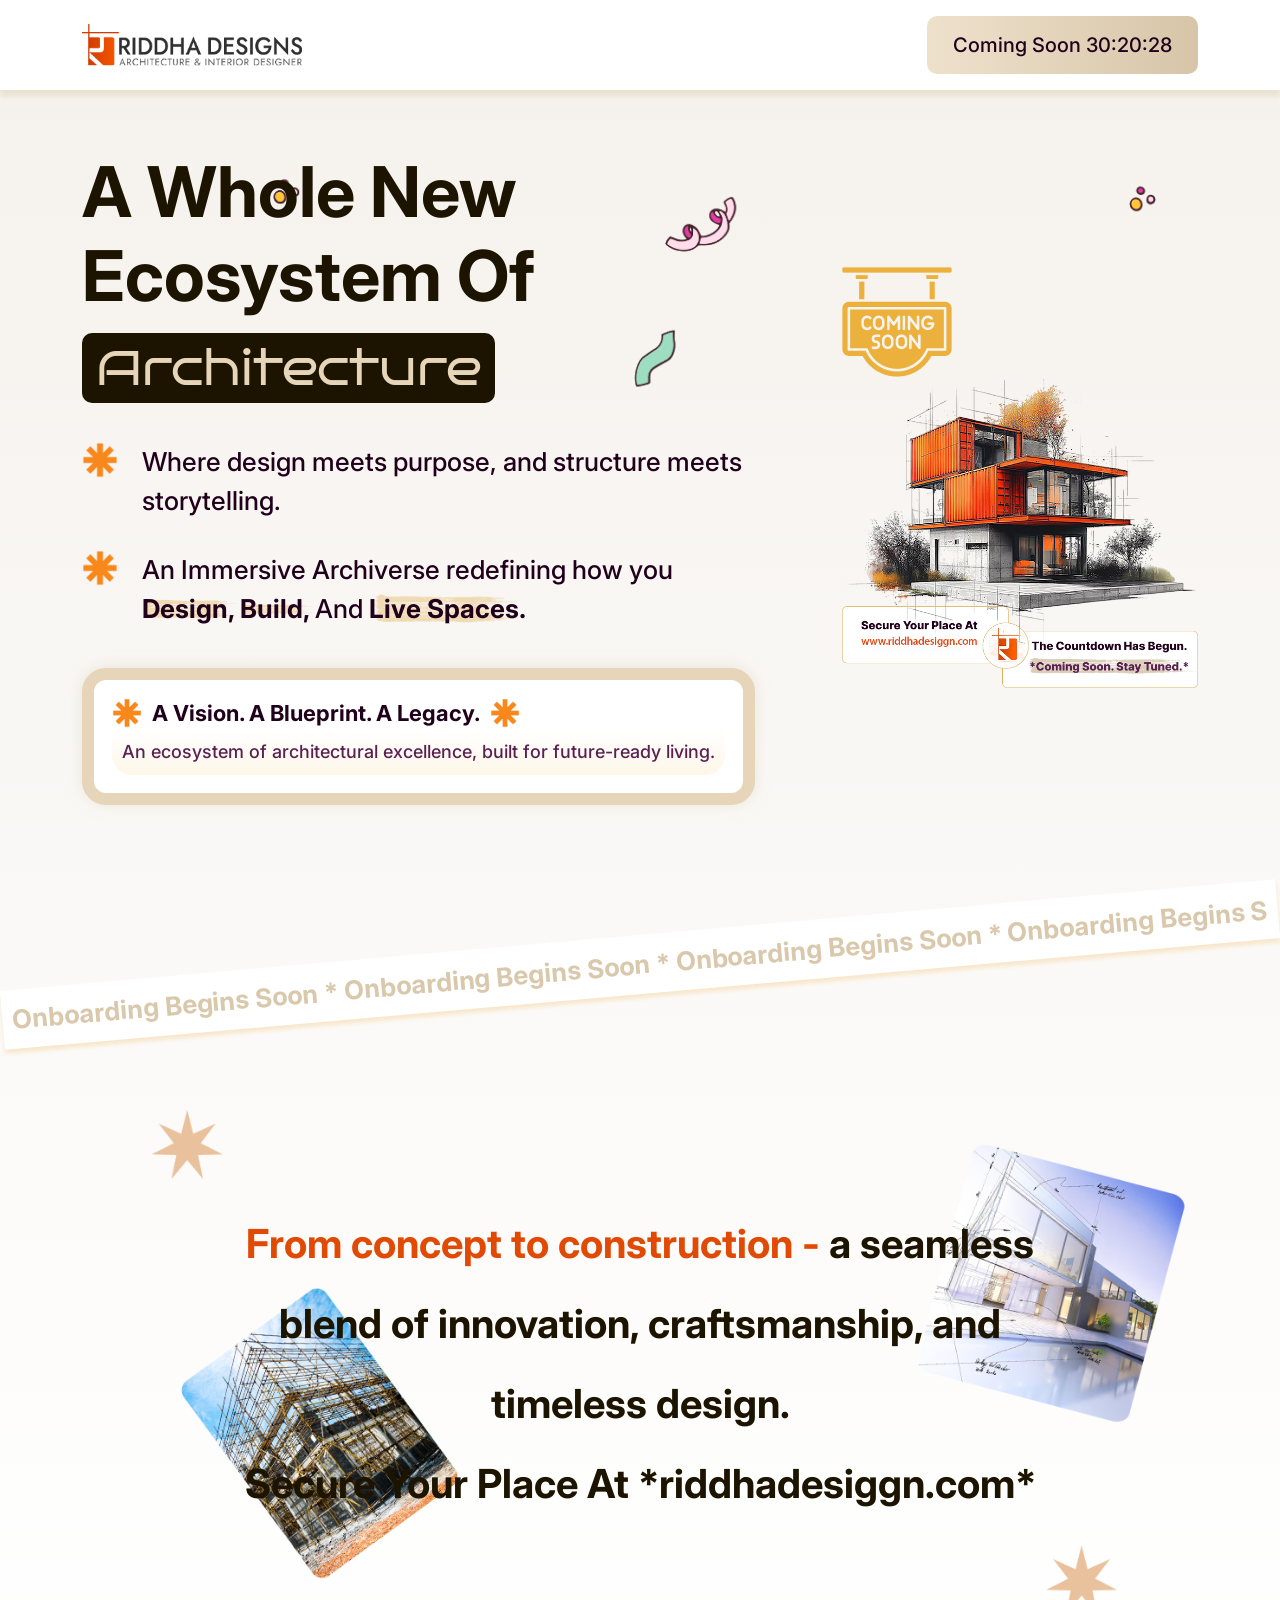
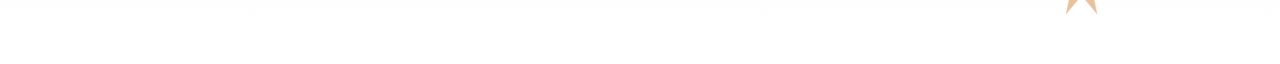
==== index.html @ 7b588c22 "Add files via upload" ====
<!DOCTYPE html>
<html lang="en">

<head>
  <meta charset="UTF-8">
  <meta name="viewport" content="width=device-width, initial-scale=1.0">
  <title>riddha desiggn - modern architecture coming soon</title>
  <meta name="description"
    content="Discover Riddha Desiggn, a cutting-edge architecture ecosystem where design meets purpose. Explore our immersive archiverse, redefining how you design, build, and live spaces.">
  <meta name="keywords"
    content="Riddha Desiggn, architecture ecosystem, immersive archiverse, modern architecture, design innovation, building design, living spaces, architectural excellence">
  <link rel="icon" href="assets/images/fav.png" type="image/png">
  <link rel="stylesheet" href="assets/css/bootstrap.min.css">
  <link rel="stylesheet" href="assets/css/owl.carousel.min.css">
  <link rel="stylesheet" href="assets/css/owl.theme.default.min.css">
  <link rel="stylesheet" href="assets/css/style.css">
  <link
    href="https://fonts.googleapis.com/css2?family=Bruno+Ace&family=Inter:ital,opsz,wght@0,14..32,100..900;1,14..32,100..900&display=swap"
    rel="stylesheet">
</head>

<body>
  <header class="header">
    <nav class="navbar navbar-light bg-white">
      <div class="container">
        <span class="navbar-brand mb-0 d-block">
          <img src="assets/images/logo.png" alt="#" class="img-fluid">
        </span>
        <div class="countdown-number">
          Coming Soon <span id="CountDown">30:20:30</span>
        </div>
      </div>
    </nav>
  </header>

  <section class="first-section">
    <div class="container">
      <div class="row align-items-center justify-content-between">
        <div class="col-md-8">
          <h1 class="heading">A Whole New <br> Ecosystem Of <span>Architecture</span></h1>
          <ul class="main-listing">
            <li>Where design meets purpose, and structure meets storytelling.</li>
            <li>An Immersive Archiverse redefining how you <span class="listing-span-1"> Design, </span><span
                class="listing-span-2"> Build, </span> And <span class="listing-span-3">Live Spaces.</span></li>
          </ul>
          <div class="main-hero-card">
            <h2>A Vision. A Blueprint. A Legacy. </h2>
            <p>An ecosystem of architectural excellence, built for future-ready living.</p>
          </div>
        </div>
        <div class="col-md-4">
          <div class="hero-right">
            <span class="coming-soon-badge">
              <img src="assets/images/coming-soon-badge.png" alt="#" class="img-fluid">
            </span>
            <img src="assets/images/image 1.png" alt="#" class="img-fluid">
          </div>
        </div>
      </div>
    </div>
  </section>

  <section>
    <div class="unlimited-slide-text">
      <div class="slide-text-animation">
        <div class="animated-text-sapn1">
          <span> Onboarding Begins Soon * </span> <span> Onboarding Begins Soon * </span> <span> Onboarding Begins Soon
            *
          </span> <span> Onboarding Begins Soon * </span> <span> Onboarding Begins Soon * </span> <span> Onboarding
            Begins
            Soon * </span> <span> Onboarding Begins Soon * </span>
        </div>
        <div class="animated-text-sapn2">
          <span> Onboarding Begins Soon * </span> <span> Onboarding Begins Soon * </span> <span> Onboarding Begins Soon
            *
          </span> <span> Onboarding Begins Soon * </span> <span> Onboarding Begins Soon * </span> <span> Onboarding
            Begins
            Soon * </span> <span> Onboarding Begins Soon * </span>
        </div>
      </div>
    </div>
  </section>

  <section>
    <div class="bottom-section">
      <div class="container">
        <h2 class="secondary-heading text-center"><span>From concept to construction - </span> a seamless blend of innovation, craftsmanship, and timeless design. <br> Secure Your Place At
*riddhadesiggn.com*
        </h2>
      </div>
    </div>
  </section>


  <!-- jquery link -->
  <script src="https://code.jquery.com/jquery-3.5.1.min.js"></script>
  <script src="assets/js/bootstrap.bundle.min.js"></script>
  <script src="assets/js/owl.carousel.js"></script>
  <script src="assets/js/script.js"></script>
  <script>
    function parseTimeString(timeStr) {
      const parts = timeStr.split(":").map(Number);
      return parts[0] * 3600 + parts[1] * 60 + parts[2];
    }
    function formatTime(seconds) {
      const h = String(Math.floor(seconds / 3600)).padStart(2, '0');
      const m = String(Math.floor((seconds % 3600) / 60)).padStart(2, '0');
      const s = String(seconds % 60).padStart(2, '0');
      return `${h}:${m}:${s}`;
    }
    const countdownElement = document.getElementById("CountDown");
    let totalSeconds = parseTimeString(countdownElement.textContent);
    const timer = setInterval(() => {
      if (totalSeconds <= 0) {
        clearInterval(timer);
        countdownElement.textContent = "00:00:00";
        return;
      }
      totalSeconds--;
      countdownElement.textContent = formatTime(totalSeconds);
    }, 1000);
  </script>

</body>

</html>
---- assets/css/style.css ----
body {
    background: linear-gradient(180deg, #F5F1EC 0%, #FFFFFF 100%);
    font-family: "Inter", sans-serif;
    overflow-x: hidden;
    box-sizing: border-box;
}

.header .navbar {
    padding: 16px 0;
    box-shadow: 0px 6px 5px 0px #BFB47E40;
}

.header .navbar .navbar-brand {
    max-width: 220px;
}

.countdown-number {
    font-size: 20px;
    font-weight: 500;
    color: #20001B;
    background: linear-gradient(90deg, #EEE1CC 0%, #D7C5A8 100%);
    padding: 14px 26px;
    border-radius: 10px;
}

.first-section {
    background-image: url(../images/bg-icons.png);
    background-position: center;
    background-size: cover;
    background-repeat: no-repeat;
    position: relative;
    padding: 60px 0;
}

.bottom-section {
    background-image: url(../images/bg-2.png);
    background-position: center;
    background-size: cover;
    background-repeat: no-repeat;
    padding: 140px 0;
}

.heading span {
    font-family: "Bruno Ace", sans-serif;
}

.secondary-heading {
    font-weight: 700;
    font-size: 40px;
    line-height: 200%;
    max-width: 800px;
    margin: 0 auto;
    color: #1D1400;
}

.secondary-heading span {
    color: #e14a04;
}

.unlimited-slide-text {
    width: 100%;
    overflow: hidden;
    max-width: 100%;
    transform: rotate(-5deg);
    padding: 10px;
    box-shadow: 0px 4px 4px 0px #F8E6CA;
    margin: 70px 0;
    background-color: #fff;
}

.unlimited-slide-text .slide-text-animation {
    overflow-x: auto;
    display: flex;
    align-items: center;
    gap: 10px;
    text-wrap: nowrap;
    scrollbar-width: none;
    color: #D9C8AC;
    font-size: 26px;
    font-weight: 700;
}

.animated-text-sapn1 {
    animation: slideText 15s linear infinite;
}

.animated-text-sapn2 {
    animation: slideText 15s linear infinite;
    animation-delay: -15s;
}


@keyframes slideText {
    0% {
        transform: translateX(0%);
    }

    100% {
        transform: translateX(-100%);
    }
}

.heading {
    color: #1D1400;
    font-size: 70px;
    font-weight: 700;
    margin-bottom: 40px;
}

.heading span {
    color: #E6D5B8;
    background: #1D1400;
    border-radius: 10px;
    font-size: 48px;
    font-weight: 400;
    padding: 6px 14px;
}

.main-hero-card {
    box-shadow: 0px -1px 14px 0px #E0D6C48F;
    background: #FFFFFF;
    border: 12px solid #E6D5B8;
    border-radius: 24px;
    width: fit-content;
    padding: 18px;
    text-align: center;
}

.main-hero-card h2 {
    font-size: 22px;
    font-weight: 700;
    color: #20001B;
    margin-bottom: 0;
    position: relative;
    display: flex;
    align-items: center;
    gap: 10px;
}

.main-hero-card h2::before,
.main-hero-card h2::after {
    position: relative;
    content: "";
    display: inline-block;
    width: 30px;
    height: 30px;
    background-image: url(../images/list\ icon.png);
    background-size: contain;
    background-position: center;
    background-repeat: no-repeat;
}

.main-hero-card p {
    font-size: 18px;
    font-weight: 500;
    color: #592051;
    background: linear-gradient(180deg, #FFFFFF 0%, #FEF7E9 100%);
    border-radius: 0 0 20px 20px;
    margin: 0;
    padding: 10px;
}

.main-listing {
    list-style: none;
    padding: 0;
    margin-bottom: 40px;
    display: flex;
    flex-direction: column;
    gap: 30px;
}

.main-listing li {
    position: relative;
    color: #20001B;
    font-size: 26px;
    font-weight: 500;
    padding-left: 60px;
}

.main-listing li::before {
    position: absolute;
    left: 0;
    top: 0;
    content: "";
    width: 36px;
    height: 36px;
    background: url(../images/list\ icon.png) no-repeat center;
    background-size: contain;
    background-position: center;
    background-repeat: no-repeat;
}

.main-listing li span {
    font-weight: 700;
    text-wrap: nowrap;
    background-position: center;
    background-size: contain;
    background-repeat: no-repeat;
}

.main-listing li .listing-span-1 {
    background-image: url(../images/Frame\ 1.png);
}

.main-listing li .listing-span-2 {
    background-image: url(../images/Frame\ 2.png);
}

.main-listing li .listing-span-3 {
    background-image: url(../images/Frame\ 3.png);
}

.coming-soon-badge {
    display: inline-block;
    animation: pulseFloat 2s infinite ease-in-out;
}

@keyframes pulseFloat {
    0% {
        transform: scale(1) translateY(0);
        opacity: 1;
    }

    50% {
        transform: scale(1.05) translateY(-5px);
        opacity: 0.9;
    }

    100% {
        transform: scale(1) translateY(0);
        opacity: 1;
    }
}

@media (max-width: 1200px) {
    .heading {
        font-size: 56px;
    }
}


@media (max-width: 992px) {
    .heading {
        font-size: 48px;
        text-align: center;
    }

    .heading span {
        font-size: 32px;
        display: inline-block;
        margin-top: 10px;
    }

    .secondary-heading {
        font-size: 32px;
        line-height: 150%;
        padding: 0 15px;
        text-align: center;
    }

    .main-listing li {
        font-size: 20px;
        padding-left: 50px;
    }

    .main-hero-card {
        margin: 20px auto;
        width: 100%;
    }

    .main-hero-card h2 {
        font-size: 18px;
        text-align: center;
        flex-direction: column;
    }

    .main-hero-card h2::before,
    .main-hero-card h2::after {
        width: 24px;
        height: 24px;
    }

    .main-hero-card p {
        font-size: 16px;
        text-align: center;
    }

    .hero-right {
        text-align: center;
        margin-top: 30px;
    }

    .countdown-number {
        font-size: 16px;
        padding: 10px 20px;
        margin-top: 10px;
    }

    .unlimited-slide-text {
        margin: 40px 0;
    }

    .unlimited-slide-text .slide-text-animation {
        font-size: 18px;
    }
}

@media (max-width: 576px) {
    .heading {
        font-size: 36px;
    }

    .heading span {
        font-size: 24px;
    }

    .main-listing li {
        font-size: 18px;
        padding-left: 40px;
    }

    .main-listing li::before {
        width: 24px;
        height: 24px;
    }

    .slide-text-animation {
        font-size: 20px;
    }

    .navbar .container {
        flex-direction: column;
        align-items: center;
        justify-content: center;
    }

    .bottom-section {
        padding: 40px 0;
    }

    .unlimited-slide-text {
        margin: 0 0 20px;
    }

    .unlimited-slide-text .slide-text-animation {
        font-size: 14px;
    }

    .secondary-heading {
        font-size: 20px;
    }
}
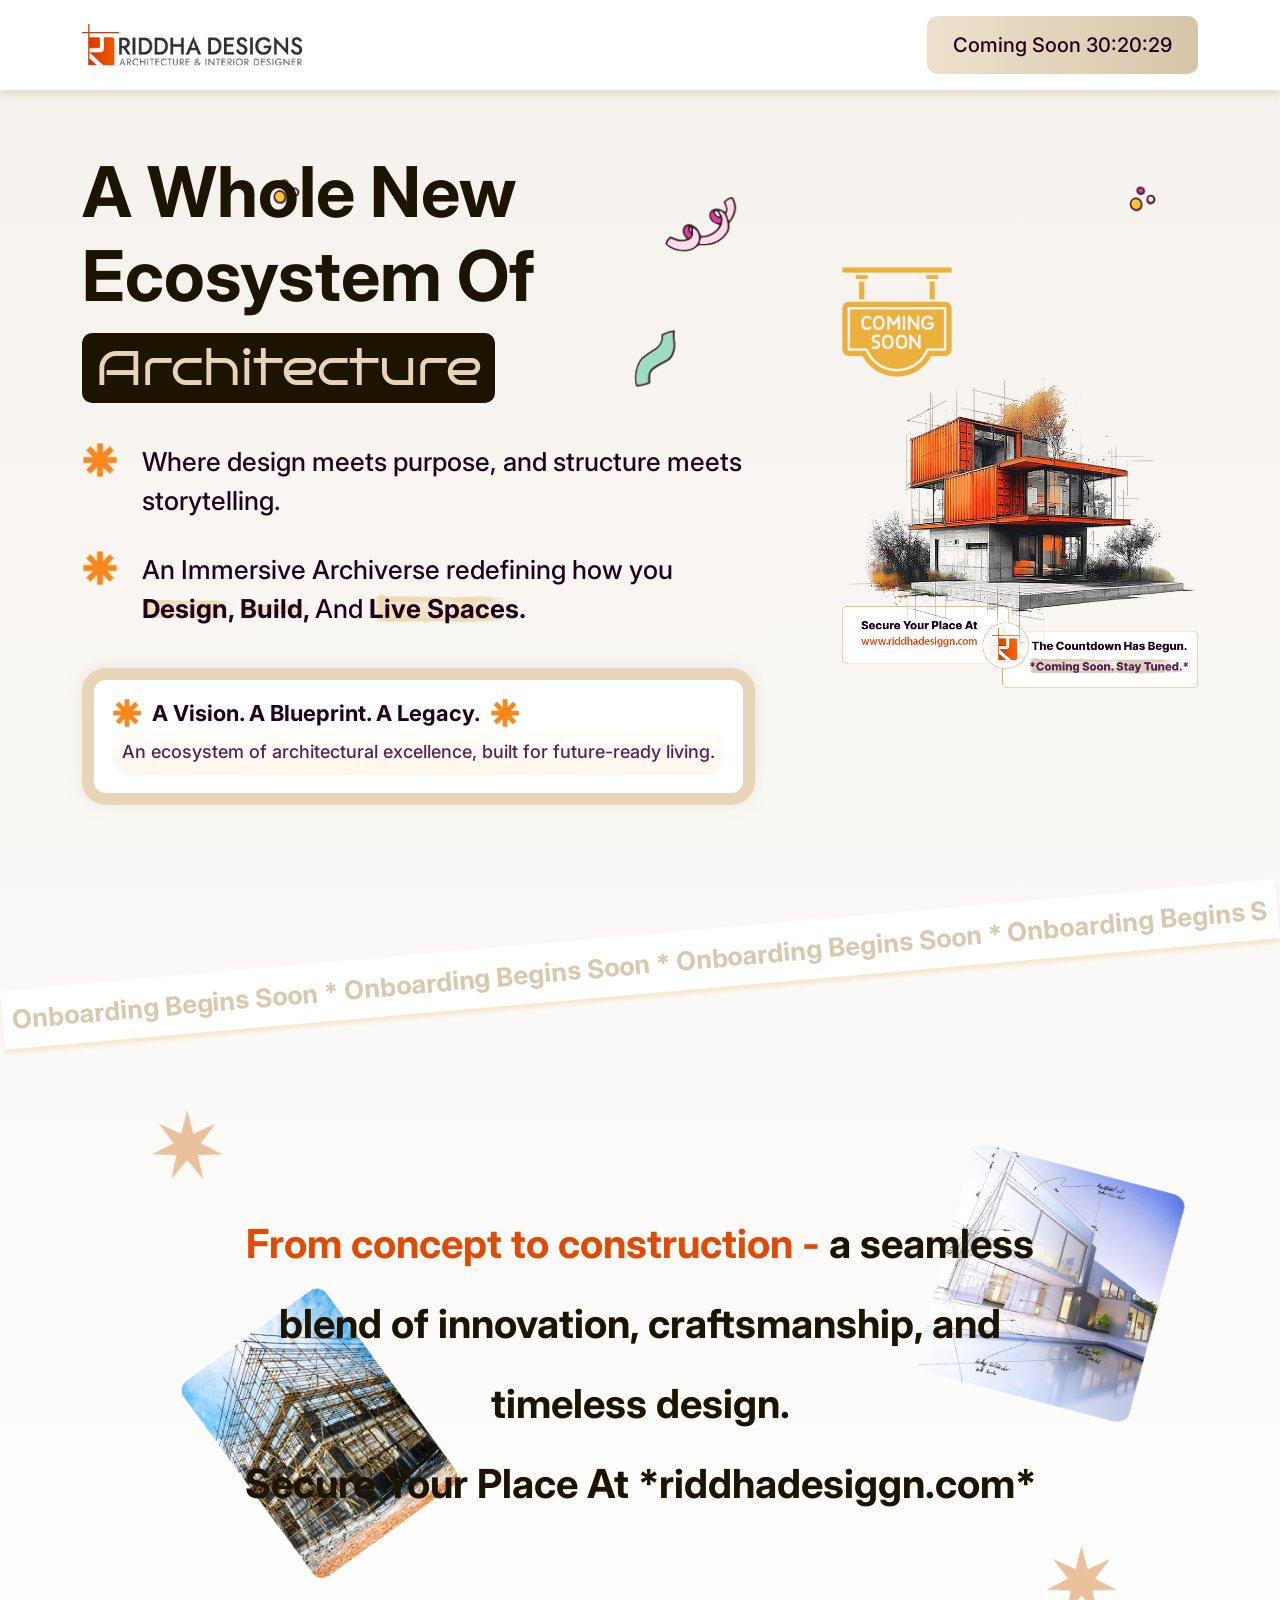
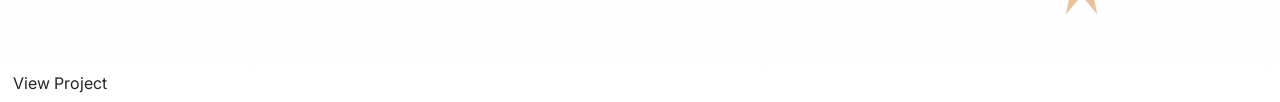
==== commit 2ab35548: "Update index.html Signed-off-by: Praveenmarwal <153353432+Praveenmarwal@users.noreply.github.com>" ====
--- a/index.html
+++ b/index.html
@@ -91,6 +91,8 @@
     </div>
   </section>
 
+  <a href="/project-folder/project01.php" type="button" class="btn">View Project</a>
+
 
   <!-- jquery link -->
   <script src="https://code.jquery.com/jquery-3.5.1.min.js"></script>
@@ -123,4 +125,5 @@
 
 </body>
 
-</html>+
+</html>
